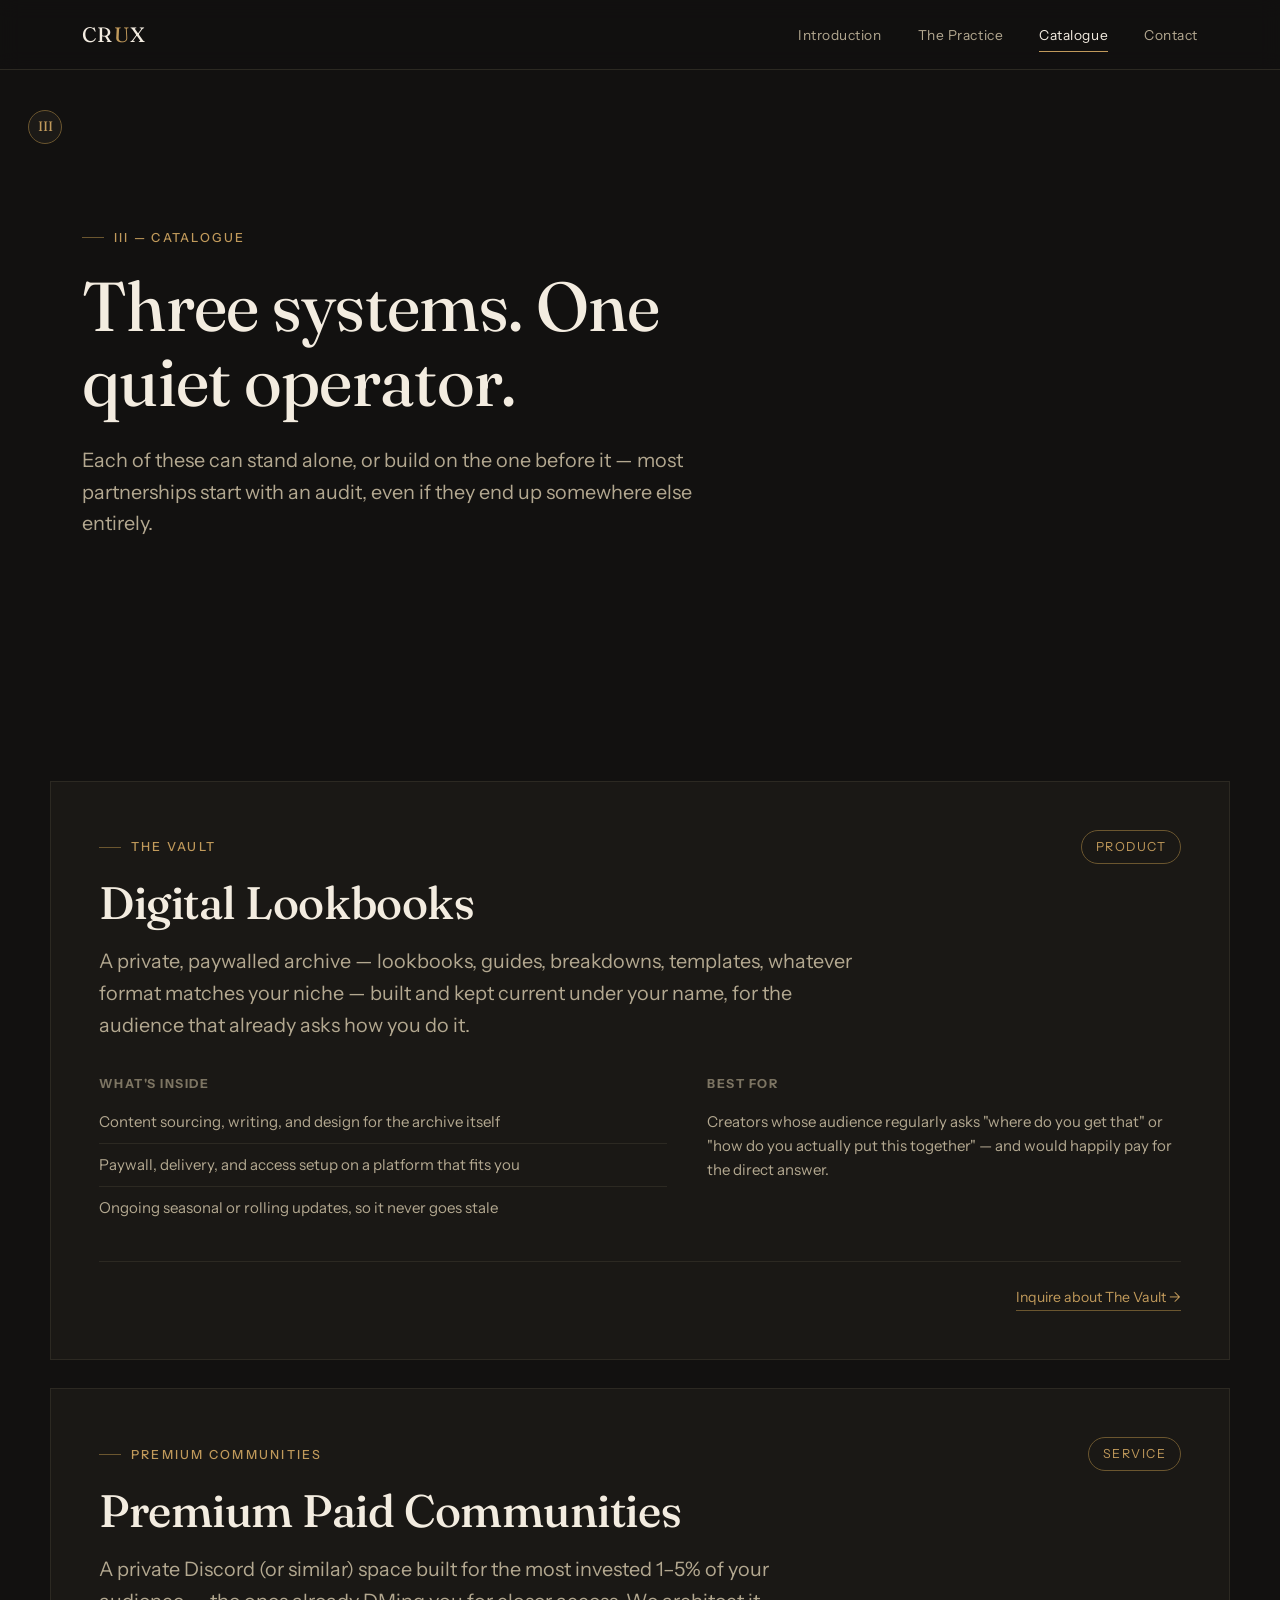
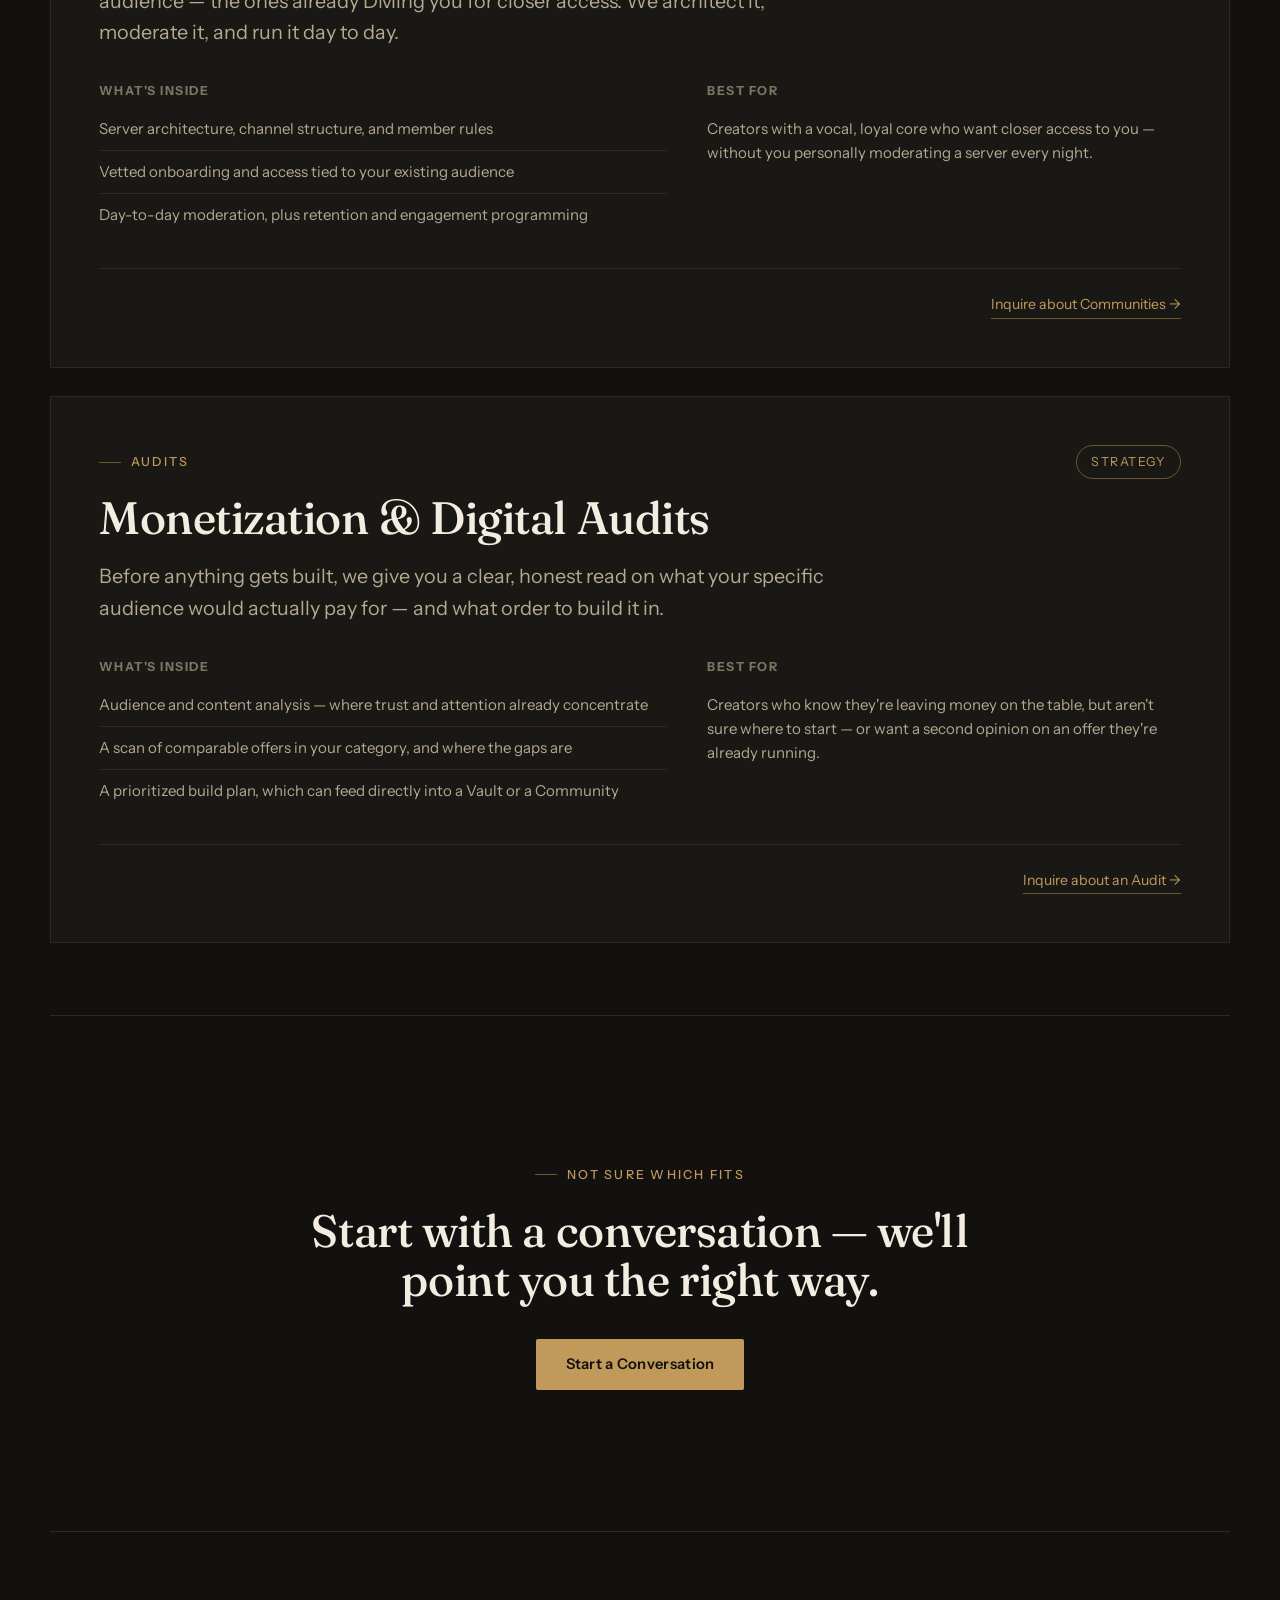
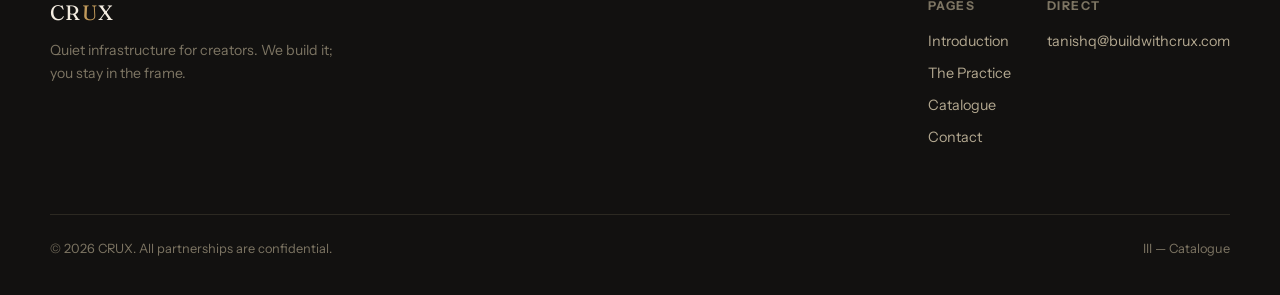
==== catalogue.html @ 4aad783f "Add files via upload" ====
<!DOCTYPE html>
<html lang="en">
<head>
  <meta charset="UTF-8" />
  <meta name="viewport" content="width=device-width, initial-scale=1.0" />
  <title>Catalogue — CRUX</title>
  <meta name="description" content="The Vault, Premium Paid Communities, and Monetization & Digital Audits — what CRUX builds for creators." />
  <link rel="preconnect" href="https://fonts.googleapis.com" />
  <link rel="preconnect" href="https://fonts.gstatic.com" crossorigin />
  <link href="https://fonts.googleapis.com/css2?family=Fraunces:ital,opsz,wght@0,9..144,350;0,9..144,450;0,9..144,500;0,9..144,600;1,9..144,450;1,9..144,500&family=Instrument+Sans:ital,wght@0,400;0,500;0,600;1,400&display=swap" rel="stylesheet" />
  <link rel="stylesheet" href="styles.css" />
</head>
<body>

  <div class="page-tab" aria-hidden="true">III</div>

  <nav class="site-nav">
    <div class="nav-inner">
      <a href="index.html" class="logo">CR<span>U</span>X</a>
      <div class="nav-links">
        <a href="index.html">Introduction</a>
        <a href="practice.html">The Practice</a>
        <a href="catalogue.html" class="active">Catalogue</a>
        <a href="contact.html">Contact</a>
      </div>
      <button class="nav-toggle" aria-label="Open menu" aria-expanded="false">
        <span></span><span></span><span></span>
      </button>
    </div>
  </nav>

  <div class="nav-mobile">
    <span class="eyebrow">CRUX</span>
    <a href="index.html">Introduction</a>
    <a href="practice.html">The Practice</a>
    <a href="catalogue.html">Catalogue</a>
    <a href="contact.html">Contact</a>
  </div>

  <main>
    <section class="hero container">
      <span class="eyebrow">III — Catalogue</span>
      <h1>Three systems. One quiet operator.</h1>
      <p class="lede">Each of these can stand alone, or build on the one before it — most partnerships start with an audit, even if they end up somewhere else entirely.</p>
    </section>

    <section class="container section-tight">

      <article class="offer-card" id="vault">
        <div class="offer-head">
          <div>
            <span class="eyebrow">The Vault</span>
            <h2>Digital Lookbooks</h2>
          </div>
          <span class="offer-tag">Product</span>
        </div>
        <p class="lede">A private, paywalled archive — lookbooks, guides, breakdowns, templates, whatever format matches your niche — built and kept current under your name, for the audience that already asks how you do it.</p>

        <div class="offer-columns">
          <div class="offer-included">
            <h4>What's Inside</h4>
            <ul class="offer-list">
              <li>Content sourcing, writing, and design for the archive itself</li>
              <li>Paywall, delivery, and access setup on a platform that fits you</li>
              <li>Ongoing seasonal or rolling updates, so it never goes stale</li>
            </ul>
          </div>
          <div class="offer-for">
            <h4>Best For</h4>
            <p>Creators whose audience regularly asks "where do you get that" or "how do you actually put this together" — and would happily pay for the direct answer.</p>
          </div>
        </div>

        <div class="offer-footer">
          <a href="contact.html?interest=vault">Inquire about The Vault →</a>
        </div>
      </article>

      <article class="offer-card" id="communities">
        <div class="offer-head">
          <div>
            <span class="eyebrow">Premium Communities</span>
            <h2>Premium Paid Communities</h2>
          </div>
          <span class="offer-tag">Service</span>
        </div>
        <p class="lede">A private Discord (or similar) space built for the most invested 1–5% of your audience — the ones already DMing you for closer access. We architect it, moderate it, and run it day to day.</p>

        <div class="offer-columns">
          <div class="offer-included">
            <h4>What's Inside</h4>
            <ul class="offer-list">
              <li>Server architecture, channel structure, and member rules</li>
              <li>Vetted onboarding and access tied to your existing audience</li>
              <li>Day-to-day moderation, plus retention and engagement programming</li>
            </ul>
          </div>
          <div class="offer-for">
            <h4>Best For</h4>
            <p>Creators with a vocal, loyal core who want closer access to you — without you personally moderating a server every night.</p>
          </div>
        </div>

        <div class="offer-footer">
          <a href="contact.html?interest=communities">Inquire about Communities →</a>
        </div>
      </article>

      <article class="offer-card" id="audits">
        <div class="offer-head">
          <div>
            <span class="eyebrow">Audits</span>
            <h2>Monetization &amp; Digital Audits</h2>
          </div>
          <span class="offer-tag">Strategy</span>
        </div>
        <p class="lede">Before anything gets built, we give you a clear, honest read on what your specific audience would actually pay for — and what order to build it in.</p>

        <div class="offer-columns">
          <div class="offer-included">
            <h4>What's Inside</h4>
            <ul class="offer-list">
              <li>Audience and content analysis — where trust and attention already concentrate</li>
              <li>A scan of comparable offers in your category, and where the gaps are</li>
              <li>A prioritized build plan, which can feed directly into a Vault or a Community</li>
            </ul>
          </div>
          <div class="offer-for">
            <h4>Best For</h4>
            <p>Creators who know they're leaving money on the table, but aren't sure where to start — or want a second opinion on an offer they're already running.</p>
          </div>
        </div>

        <div class="offer-footer">
          <a href="contact.html?interest=audit">Inquire about an Audit →</a>
        </div>
      </article>

    </section>

    <section class="closing-banner container">
      <span class="eyebrow" style="justify-content:center;">Not Sure Which Fits</span>
      <h2>Start with a conversation — we'll point you the right way.</h2>
      <div class="btn-row">
        <a href="contact.html" class="btn btn-primary">Start a Conversation</a>
      </div>
    </section>
  </main>

  <footer class="site-footer container">
    <div class="footer-grid">
      <div class="footer-brand">
        <span class="logo">CR<span>U</span>X</span>
        <p>Quiet infrastructure for creators. We build it; you stay in the frame.</p>
      </div>
      <div class="footer-links">
        <div class="footer-col">
          <h4>Pages</h4>
          <a href="index.html">Introduction</a>
          <a href="practice.html">The Practice</a>
          <a href="catalogue.html">Catalogue</a>
          <a href="contact.html">Contact</a>
        </div>
        <div class="footer-col">
          <h4>Direct</h4>
          <a href="mailto:tanishq@buildwithcrux.com">tanishq@buildwithcrux.com</a>
        </div>
      </div>
    </div>
    <div class="footer-bottom">
      <span>© 2026 CRUX. All partnerships are confidential.</span>
      <span>III — Catalogue</span>
    </div>
  </footer>

  <script src="script.js"></script>
</body>
</html>
---- styles.css ----
/* ============================================================
   CRUX — Stylesheet
   A quiet, editorial dossier aesthetic: warm charcoal, ivory,
   and brass. Designed for restraint over decoration.
   ============================================================ */

:root {
  --ink: #121110;
  --ink-soft: #1c1a17;
  --ink-card: #1a1815;
  --ink-line: #2c2922;
  --ivory: #f3ece0;
  --ivory-dim: #b3a890;
  --ivory-faint: #7d7563;
  --brass: #c19a5b;
  --brass-bright: #ddbd84;
  --brass-dim: #6b562f;
  --brass-wash: rgba(193, 154, 91, 0.08);

  --font-display: "Fraunces", serif;
  --font-body: "Instrument Sans", -apple-system, BlinkMacSystemFont, sans-serif;

  --container: 1180px;
  --measure: 58ch;
  --section-pad: clamp(72px, 11vw, 152px);
}

* {
  margin: 0;
  padding: 0;
  box-sizing: border-box;
}

html {
  scroll-behavior: smooth;
}

@media (prefers-reduced-motion: reduce) {
  html {
    scroll-behavior: auto;
  }
  *, *::before, *::after {
    animation-duration: 0.01ms !important;
    animation-iteration-count: 1 !important;
    transition-duration: 0.01ms !important;
  }
}

body {
  background: var(--ink);
  color: var(--ivory);
  font-family: var(--font-body);
  font-size: 16px;
  line-height: 1.6;
  -webkit-font-smoothing: antialiased;
  overflow-x: hidden;
}

img {
  max-width: 100%;
  display: block;
}

a {
  color: inherit;
  text-decoration: none;
}

ul {
  list-style: none;
}

button {
  font-family: inherit;
  cursor: pointer;
  border: none;
  background: none;
  color: inherit;
}

:focus-visible {
  outline: 2px solid var(--brass-bright);
  outline-offset: 3px;
}

h1, h2, h3 {
  font-family: var(--font-display);
  font-weight: 500;
  line-height: 1.08;
  letter-spacing: -0.01em;
  color: var(--ivory);
}

h1 { font-size: clamp(2.5rem, 1.6rem + 3.4vw, 4.4rem); font-weight: 450; }
h2 { font-size: clamp(1.9rem, 1.4rem + 1.8vw, 2.9rem); }
h3 { font-size: clamp(1.25rem, 1.1rem + 0.6vw, 1.55rem); font-weight: 500; }

em, .accent-italic {
  font-style: italic;
  font-weight: 450;
  color: var(--brass-bright);
}

p {
  color: var(--ivory-dim);
  max-width: var(--measure);
}

p.lede {
  font-size: clamp(1.05rem, 1rem + 0.3vw, 1.25rem);
  color: var(--ivory-dim);
}

.eyebrow {
  display: inline-flex;
  align-items: center;
  gap: 10px;
  font-family: var(--font-body);
  font-size: 0.78rem;
  letter-spacing: 0.18em;
  text-transform: uppercase;
  color: var(--brass);
  font-weight: 500;
  margin-bottom: 22px;
}

.eyebrow::before {
  content: "";
  width: 22px;
  height: 1px;
  background: var(--brass-dim);
  display: inline-block;
}

.container {
  width: 100%;
  max-width: var(--container);
  margin: 0 auto;
  padding: 0 32px;
}

.section {
  padding: var(--section-pad) 0;
}

.section-tight {
  padding: clamp(40px, 6vw, 72px) 0;
}

.divider {
  height: 1px;
  background: linear-gradient(90deg, var(--ink-line), var(--brass-dim) 18%, var(--ink-line) 60%);
  opacity: 0.6;
  width: 100%;
}

/* ============ Page tab (signature mark) ============ */

.page-tab {
  position: fixed;
  top: 110px;
  left: 28px;
  width: 34px;
  height: 34px;
  border: 1px solid var(--brass-dim);
  border-radius: 50%;
  display: flex;
  align-items: center;
  justify-content: center;
  font-family: var(--font-display);
  font-size: 0.85rem;
  color: var(--brass);
  background: var(--ink-soft);
  z-index: 40;
}

@media (max-width: 980px) {
  .page-tab { display: none; }
}

/* ============ Navigation ============ */

.site-nav {
  position: fixed;
  top: 0;
  left: 0;
  right: 0;
  z-index: 100;
  background: rgba(18, 17, 16, 0.82);
  backdrop-filter: blur(10px);
  border-bottom: 1px solid var(--ink-line);
}

.nav-inner {
  max-width: var(--container);
  margin: 0 auto;
  padding: 18px 32px;
  display: flex;
  align-items: center;
  justify-content: space-between;
}

.logo {
  font-family: var(--font-display);
  font-size: 1.3rem;
  letter-spacing: 0.06em;
  color: var(--ivory);
}

.logo span {
  color: var(--brass);
}

.nav-links {
  display: flex;
  gap: 36px;
  font-size: 0.86rem;
  letter-spacing: 0.04em;
}

.nav-links a {
  position: relative;
  color: var(--ivory-dim);
  padding: 4px 0;
  transition: color 0.2s ease;
}

.nav-links a::after {
  content: "";
  position: absolute;
  left: 0;
  bottom: -2px;
  width: 0%;
  height: 1px;
  background: var(--brass);
  transition: width 0.25s ease;
}

.nav-links a:hover,
.nav-links a.active {
  color: var(--ivory);
}

.nav-links a:hover::after,
.nav-links a.active::after {
  width: 100%;
}

.nav-toggle {
  display: none;
  width: 28px;
  height: 20px;
  position: relative;
  flex-direction: column;
  justify-content: space-between;
}

.nav-toggle span {
  display: block;
  height: 1px;
  width: 100%;
  background: var(--ivory);
  transition: transform 0.25s ease, opacity 0.25s ease;
}

.nav-mobile {
  position: fixed;
  inset: 0;
  background: var(--ink);
  z-index: 99;
  display: flex;
  flex-direction: column;
  align-items: center;
  justify-content: center;
  gap: 28px;
  transform: translateY(-100%);
  transition: transform 0.35s ease;
}

.nav-mobile.open {
  transform: translateY(0);
}

.nav-mobile a {
  font-family: var(--font-display);
  font-size: 1.8rem;
  color: var(--ivory);
}

.nav-mobile .eyebrow {
  margin: 0;
}

@media (max-width: 720px) {
  .nav-links { display: none; }
  .nav-toggle { display: flex; }
}

/* ============ Buttons ============ */

.btn {
  display: inline-flex;
  align-items: center;
  justify-content: center;
  padding: 14px 30px;
  font-size: 0.92rem;
  letter-spacing: 0.02em;
  border-radius: 2px;
  transition: background 0.2s ease, color 0.2s ease, border-color 0.2s ease, opacity 0.2s ease;
}

.btn-primary {
  background: var(--brass);
  color: var(--ink);
  font-weight: 600;
}

.btn-primary:hover {
  background: var(--brass-bright);
}

.btn-ghost {
  border: 1px solid var(--ink-line);
  color: var(--ivory);
}

.btn-ghost:hover {
  border-color: var(--brass);
  color: var(--brass-bright);
}

.btn:disabled {
  opacity: 0.6;
  cursor: not-allowed;
}

.btn-row {
  display: flex;
  gap: 18px;
  flex-wrap: wrap;
  margin-top: 34px;
}

/* ============ Hero ============ */

.hero {
  padding-top: clamp(150px, 20vw, 220px);
  padding-bottom: var(--section-pad);
}

.hero h1 {
  max-width: 16ch;
}

.hero .lede {
  margin-top: 26px;
  max-width: 48ch;
}

.trust-strip {
  margin-top: 64px;
  padding-top: 36px;
  border-top: 1px solid var(--ink-line);
  display: flex;
  gap: 14px;
  align-items: baseline;
  flex-wrap: wrap;
}

.trust-strip p {
  color: var(--ivory-faint);
  font-size: 0.92rem;
  max-width: 60ch;
}

/* ============ Pillar / teaser grid ============ */

.pillar-grid {
  display: grid;
  grid-template-columns: repeat(3, 1fr);
  gap: 1px;
  background: var(--ink-line);
  border: 1px solid var(--ink-line);
  margin-top: 56px;
}

.pillar-card {
  background: var(--ink);
  padding: 40px 34px;
  transition: background 0.25s ease;
}

.pillar-card:hover {
  background: var(--ink-soft);
}

.pillar-index {
  font-family: var(--font-display);
  font-style: italic;
  color: var(--brass-dim);
  font-size: 0.95rem;
  margin-bottom: 18px;
  display: block;
}

.pillar-card h3 {
  margin-bottom: 12px;
}

.pillar-card p {
  font-size: 0.94rem;
}

.pillar-link {
  display: inline-block;
  margin-top: 20px;
  font-size: 0.85rem;
  color: var(--brass);
  border-bottom: 1px solid var(--brass-dim);
  padding-bottom: 2px;
}

.pillar-link:hover {
  color: var(--brass-bright);
  border-color: var(--brass-bright);
}

@media (max-width: 880px) {
  .pillar-grid { grid-template-columns: 1fr; }
}

/* ============ Who it's for ============ */

.fit-grid {
  display: grid;
  grid-template-columns: 1fr 1fr;
  gap: 48px;
  margin-top: 44px;
}

.fit-list li {
  position: relative;
  padding-left: 26px;
  margin-bottom: 18px;
  color: var(--ivory-dim);
  font-size: 0.98rem;
  max-width: 46ch;
}

.fit-list li::before {
  content: "";
  position: absolute;
  left: 0;
  top: 9px;
  width: 7px;
  height: 7px;
  border-radius: 50%;
  background: var(--brass);
}

@media (max-width: 720px) {
  .fit-grid { grid-template-columns: 1fr; gap: 8px; }
}

/* ============ Closing banner ============ */

.closing-banner {
  text-align: center;
  padding: var(--section-pad) 0;
  border-top: 1px solid var(--ink-line);
}

.closing-banner h2 {
  max-width: 22ch;
  margin: 0 auto;
}

.closing-banner .btn-row {
  justify-content: center;
}

/* ============ Process (Practice page) ============ */

.process {
  margin-top: 56px;
  display: flex;
  flex-direction: column;
}

.process-item {
  display: grid;
  grid-template-columns: 100px 1fr;
  gap: 28px;
  padding: 38px 0;
  border-top: 1px solid var(--ink-line);
}

.process-item:last-child {
  border-bottom: 1px solid var(--ink-line);
}

.process-mark {
  font-family: var(--font-display);
  font-style: italic;
  font-size: 1.6rem;
  color: var(--brass-dim);
}

.process-body h3 {
  margin-bottom: 10px;
}

.process-body p {
  font-size: 0.97rem;
}

@media (max-width: 600px) {
  .process-item { grid-template-columns: 1fr; gap: 10px; }
}

/* ============ Principles ============ */

.principles {
  margin-top: 50px;
  display: grid;
  grid-template-columns: repeat(3, 1fr);
  gap: 40px;
}

.principle .brass-dot {
  width: 8px;
  height: 8px;
  border-radius: 50%;
  background: var(--brass);
  display: block;
  margin-bottom: 18px;
}

.principle h3 {
  margin-bottom: 10px;
}

.principle p {
  font-size: 0.93rem;
}

@media (max-width: 880px) {
  .principles { grid-template-columns: 1fr; gap: 30px; }
}

/* ============ Contrast (what we don't do) ============ */

.contrast-card {
  margin-top: 30px;
  border: 1px solid var(--ink-line);
  background: var(--ink-soft);
  padding: 40px;
}

.contrast-list li {
  color: var(--ivory-dim);
  font-size: 0.96rem;
  padding: 12px 0;
  border-top: 1px solid var(--ink-line);
}

.contrast-list li:first-child {
  border-top: none;
  padding-top: 0;
}

.contrast-list li span {
  color: var(--brass-bright);
  font-family: var(--font-display);
  font-style: italic;
  margin-right: 10px;
}

/* ============ Catalogue cards ============ */

.offer-card {
  border: 1px solid var(--ink-line);
  background: var(--ink-card);
  padding: 48px;
  margin-top: 28px;
}

.offer-head {
  display: flex;
  justify-content: space-between;
  align-items: flex-start;
  gap: 24px;
  flex-wrap: wrap;
}

.offer-head h2 {
  max-width: 22ch;
}

.offer-tag {
  font-size: 0.78rem;
  letter-spacing: 0.12em;
  text-transform: uppercase;
  color: var(--brass);
  border: 1px solid var(--brass-dim);
  padding: 6px 14px;
  border-radius: 100px;
  white-space: nowrap;
}

.offer-card > p.lede {
  margin-top: 18px;
}

.offer-columns {
  display: grid;
  grid-template-columns: 1.2fr 1fr;
  gap: 40px;
  margin-top: 32px;
}

.offer-columns h4 {
  font-family: var(--font-body);
  font-size: 0.78rem;
  letter-spacing: 0.12em;
  text-transform: uppercase;
  color: var(--ivory-faint);
  margin-bottom: 16px;
}

.offer-list li {
  color: var(--ivory-dim);
  font-size: 0.94rem;
  padding: 9px 0;
  border-top: 1px solid var(--ink-line);
}

.offer-list li:first-child {
  border-top: none;
  padding-top: 0;
}

.offer-for p {
  font-size: 0.94rem;
}

.offer-footer {
  margin-top: 32px;
  padding-top: 24px;
  border-top: 1px solid var(--ink-line);
  display: flex;
  justify-content: flex-end;
}

.offer-footer a {
  font-size: 0.88rem;
  color: var(--brass);
  border-bottom: 1px solid var(--brass-dim);
  padding-bottom: 2px;
}

.offer-footer a:hover {
  color: var(--brass-bright);
  border-color: var(--brass-bright);
}

@media (max-width: 760px) {
  .offer-columns { grid-template-columns: 1fr; gap: 24px; }
  .offer-card { padding: 32px 26px; }
}

/* ============ Contact ============ */

.contact-grid {
  display: grid;
  grid-template-columns: 1fr 1.15fr;
  gap: 70px;
  margin-top: 56px;
  align-items: start;
}

.contact-info p {
  font-size: 0.97rem;
}

.alt-contact {
  margin-top: 44px;
  padding-top: 28px;
  border-top: 1px solid var(--ink-line);
}

.alt-contact .label {
  font-size: 0.78rem;
  letter-spacing: 0.12em;
  text-transform: uppercase;
  color: var(--ivory-faint);
  display: block;
  margin-bottom: 10px;
}

.alt-contact a {
  font-family: var(--font-display);
  font-size: 1.15rem;
  color: var(--brass-bright);
  border-bottom: 1px solid var(--brass-dim);
  padding-bottom: 2px;
}

.alt-contact a:hover {
  color: var(--brass);
}

.cadence-note {
  margin-top: 28px;
  font-size: 0.88rem;
  color: var(--ivory-faint);
}

.field {
  margin-bottom: 22px;
}

.field label {
  display: block;
  font-size: 0.8rem;
  letter-spacing: 0.06em;
  text-transform: uppercase;
  color: var(--ivory-faint);
  margin-bottom: 9px;
}

.field input,
.field select,
.field textarea {
  width: 100%;
  background: var(--ink-soft);
  border: 1px solid var(--ink-line);
  color: var(--ivory);
  font-family: var(--font-body);
  font-size: 0.97rem;
  padding: 13px 16px;
  border-radius: 2px;
  transition: border-color 0.2s ease;
}

.field input::placeholder,
.field textarea::placeholder {
  color: var(--ivory-faint);
}

.field input:focus,
.field select:focus,
.field textarea:focus {
  border-color: var(--brass);
}

.field-row {
  display: grid;
  grid-template-columns: 1fr 1fr;
  gap: 20px;
}

.field select {
  appearance: none;
  background-image: url("data:image/svg+xml,%3Csvg xmlns='http://www.w3.org/2000/svg' viewBox='0 0 16 16'%3E%3Cpath fill='%23b3a890' d='M4 6l4 4 4-4'/%3E%3C/svg%3E");
  background-repeat: no-repeat;
  background-position: right 14px center;
}

.field textarea {
  resize: vertical;
  min-height: 120px;
}

.honey {
  position: absolute;
  left: -9999px;
}

.form-status {
  margin-top: 6px;
  padding: 26px 28px;
  border: 1px solid var(--brass-dim);
  background: var(--brass-wash);
}

.form-status h3 {
  margin-bottom: 8px;
  font-size: 1.2rem;
}

.form-status p {
  font-size: 0.93rem;
  margin: 0;
}

.form-status.error {
  border-color: #8a4a3a;
  background: rgba(138, 74, 58, 0.1);
}

[hidden] {
  display: none !important;
}

@media (max-width: 880px) {
  .contact-grid { grid-template-columns: 1fr; gap: 40px; }
}

@media (max-width: 520px) {
  .field-row { grid-template-columns: 1fr; }
}

/* ============ Footer ============ */

.site-footer {
  border-top: 1px solid var(--ink-line);
  padding: 64px 0 36px;
}

.footer-grid {
  display: flex;
  justify-content: space-between;
  flex-wrap: wrap;
  gap: 40px;
}

.footer-brand .logo {
  display: block;
  margin-bottom: 10px;
}

.footer-brand p {
  font-size: 0.88rem;
  color: var(--ivory-faint);
  max-width: 32ch;
}

.footer-links {
  display: flex;
  gap: 36px;
  flex-wrap: wrap;
}

.footer-col h4 {
  font-size: 0.76rem;
  letter-spacing: 0.12em;
  text-transform: uppercase;
  color: var(--ivory-faint);
  margin-bottom: 14px;
  font-family: var(--font-body);
}

.footer-col a,
.footer-col span {
  display: block;
  font-size: 0.9rem;
  color: var(--ivory-dim);
  margin-bottom: 9px;
}

.footer-col a:hover {
  color: var(--brass-bright);
}

.footer-bottom {
  margin-top: 56px;
  padding-top: 24px;
  border-top: 1px solid var(--ink-line);
  display: flex;
  justify-content: space-between;
  flex-wrap: wrap;
  gap: 12px;
  font-size: 0.8rem;
  color: var(--ivory-faint);
}
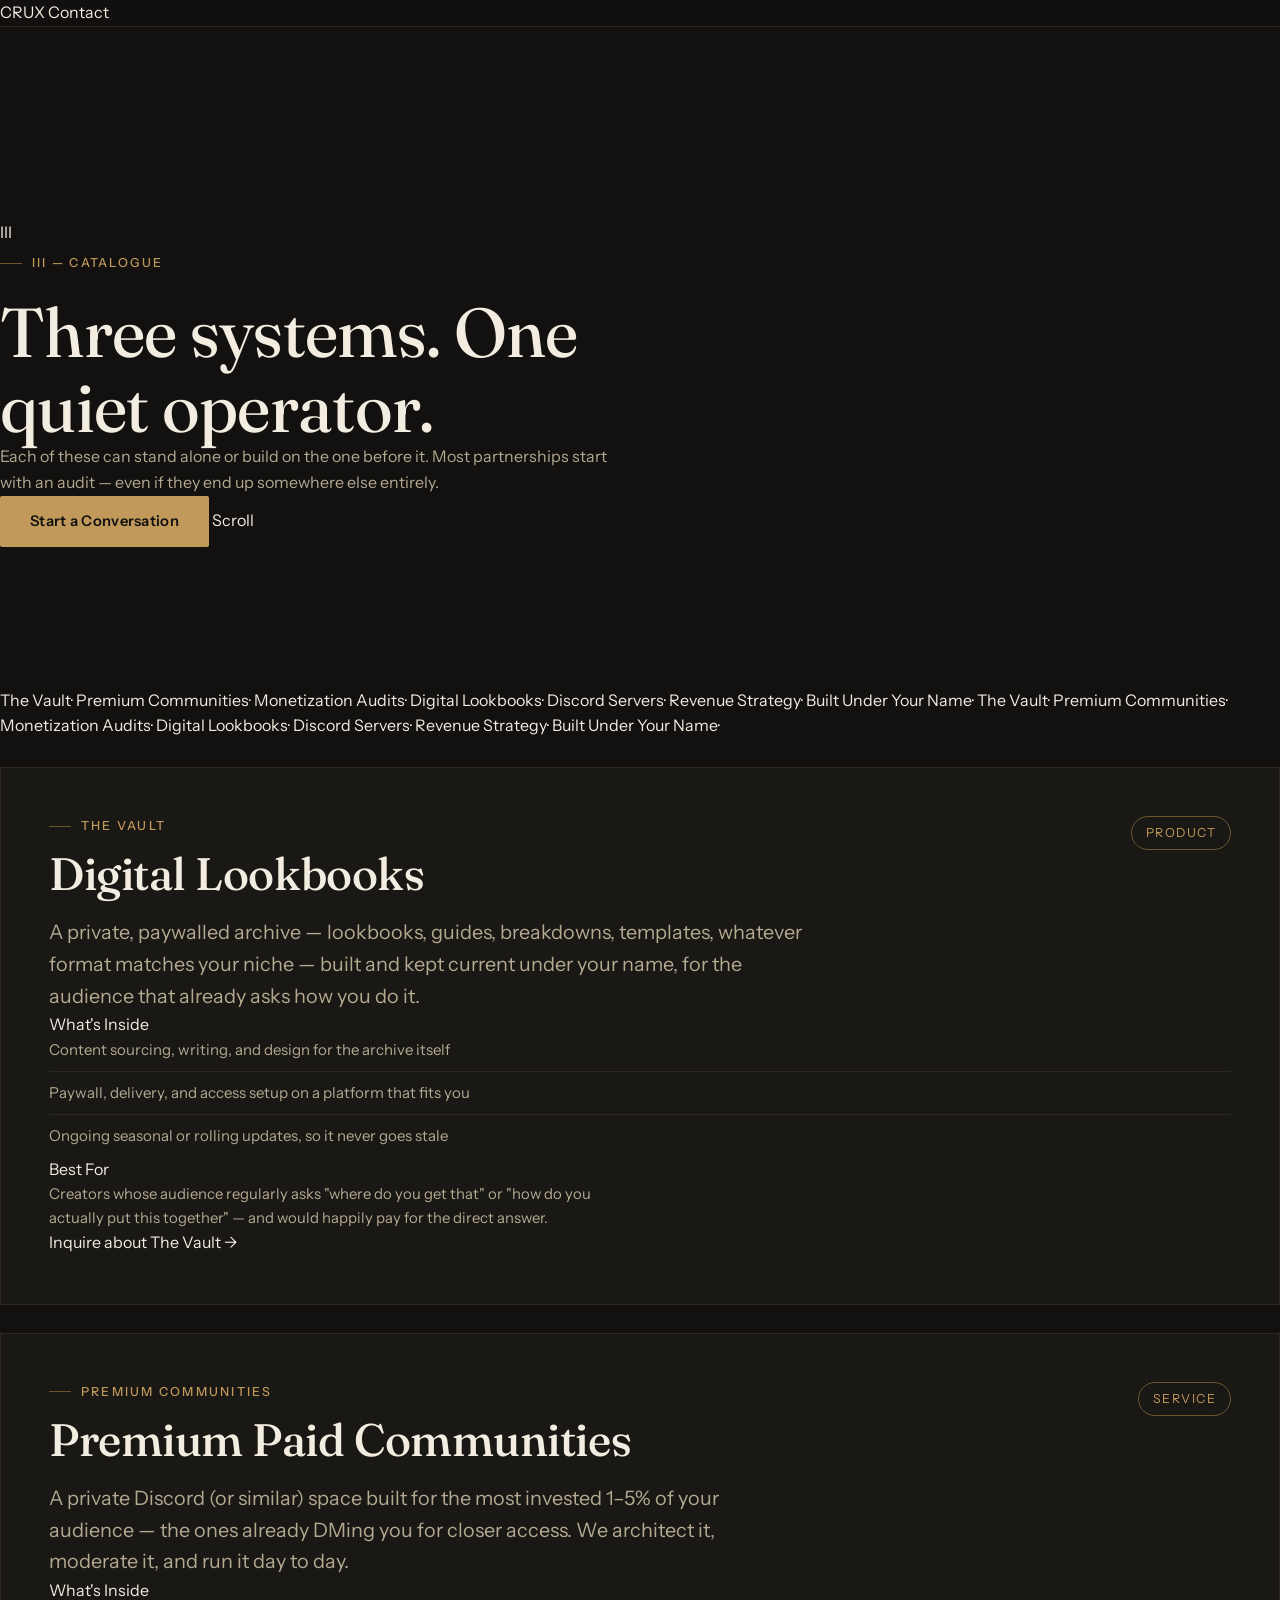
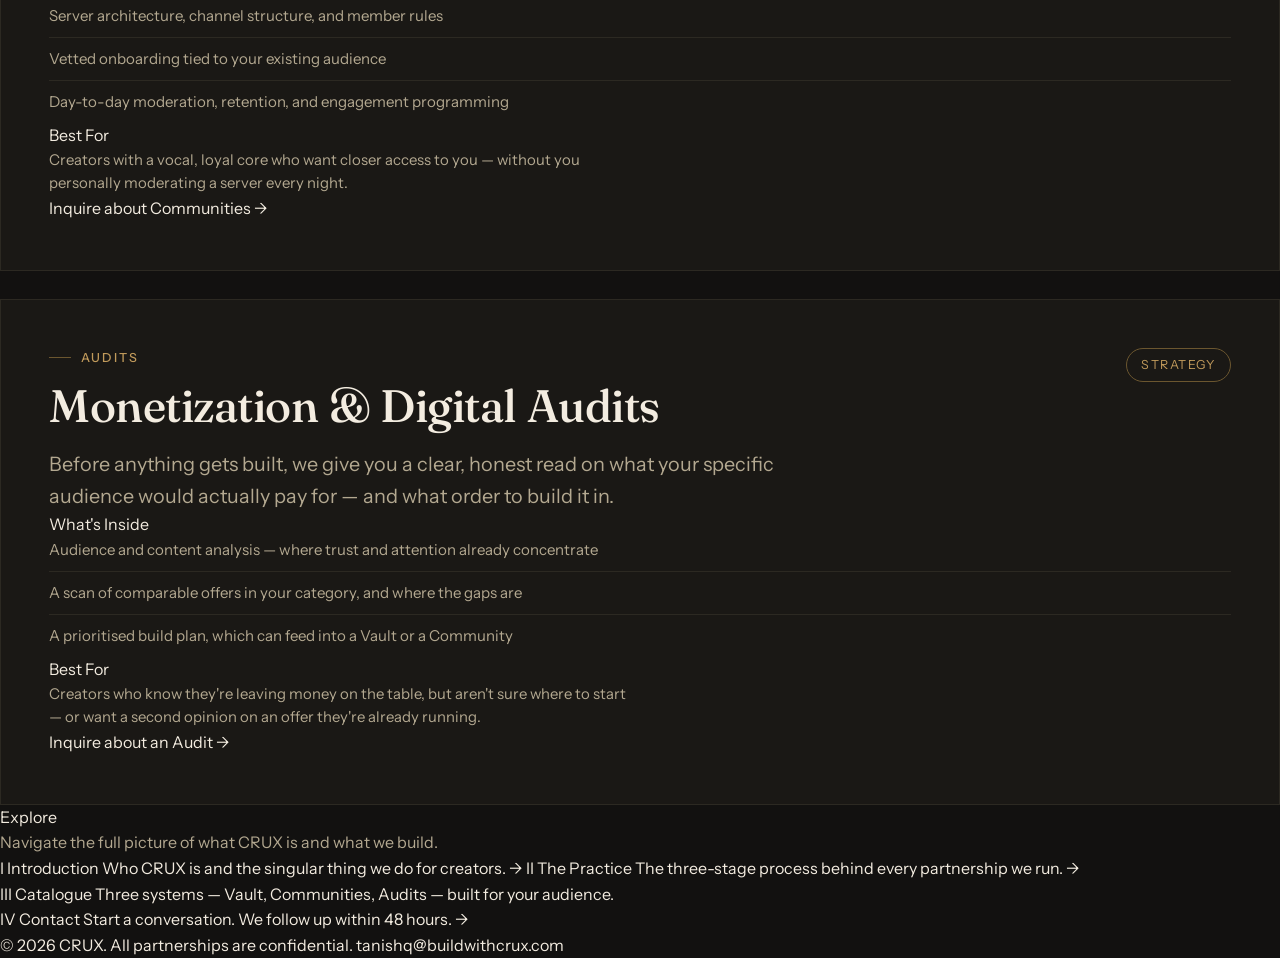
==== commit 0cc6e841: "Update catalogue.html" ====
--- a/catalogue.html
+++ b/catalogue.html
@@ -12,66 +12,85 @@
 </head>
 <body>
 
-  <div class="page-tab" aria-hidden="true">III</div>
-
+  <!-- Nav -->
   <nav class="site-nav">
-    <div class="nav-inner">
-      <a href="index.html" class="logo">CR<span>U</span>X</a>
-      <div class="nav-links">
-        <a href="index.html">Introduction</a>
-        <a href="practice.html">The Practice</a>
-        <a href="catalogue.html" class="active">Catalogue</a>
-        <a href="contact.html">Contact</a>
-      </div>
-      <button class="nav-toggle" aria-label="Open menu" aria-expanded="false">
-        <span></span><span></span><span></span>
-      </button>
-    </div>
+    <a href="/" class="nav-logo">CR<span>U</span>X</a>
+    <a href="contact.html" class="nav-cta">Contact</a>
+    <button class="nav-toggle" aria-label="Open menu" aria-expanded="false">
+      <span></span><span></span><span></span>
+    </button>
   </nav>
 
   <div class="nav-mobile">
     <span class="eyebrow">CRUX</span>
-    <a href="index.html">Introduction</a>
+    <a href="/">Introduction</a>
     <a href="practice.html">The Practice</a>
     <a href="catalogue.html">Catalogue</a>
     <a href="contact.html">Contact</a>
   </div>
 
   <main>
-    <section class="hero container">
-      <span class="eyebrow">III — Catalogue</span>
+
+    <!-- Hero -->
+    <section class="hero">
+      <div class="hero-ghost" aria-hidden="true">III</div>
+      <span class="eyebrow hero-eyebrow">III — Catalogue</span>
       <h1>Three systems. One quiet operator.</h1>
-      <p class="lede">Each of these can stand alone, or build on the one before it — most partnerships start with an audit, even if they end up somewhere else entirely.</p>
+      <p class="hero-sub">Each of these can stand alone or build on the one before it. Most partnerships start with an audit — even if they end up somewhere else entirely.</p>
+      <div class="hero-bottom">
+        <a href="contact.html" class="btn btn-primary">Start a Conversation</a>
+        <span class="hero-scroll" aria-hidden="true">Scroll</span>
+      </div>
     </section>
 
-    <section class="container section-tight">
+    <!-- Marquee -->
+    <div class="marquee-band" aria-hidden="true">
+      <div class="marquee-track">
+        <span class="m-item">The Vault</span><span class="m-dot">·</span>
+        <span class="m-item">Premium Communities</span><span class="m-dot">·</span>
+        <span class="m-item">Monetization Audits</span><span class="m-dot">·</span>
+        <span class="m-item">Digital Lookbooks</span><span class="m-dot">·</span>
+        <span class="m-item">Discord Servers</span><span class="m-dot">·</span>
+        <span class="m-item">Revenue Strategy</span><span class="m-dot">·</span>
+        <span class="m-item">Built Under Your Name</span><span class="m-dot">·</span>
+        <!-- duplicate -->
+        <span class="m-item">The Vault</span><span class="m-dot">·</span>
+        <span class="m-item">Premium Communities</span><span class="m-dot">·</span>
+        <span class="m-item">Monetization Audits</span><span class="m-dot">·</span>
+        <span class="m-item">Digital Lookbooks</span><span class="m-dot">·</span>
+        <span class="m-item">Discord Servers</span><span class="m-dot">·</span>
+        <span class="m-item">Revenue Strategy</span><span class="m-dot">·</span>
+        <span class="m-item">Built Under Your Name</span><span class="m-dot">·</span>
+      </div>
+    </div>
+
+    <!-- Offer cards -->
+    <div class="sec">
 
       <article class="offer-card" id="vault">
         <div class="offer-head">
           <div>
-            <span class="eyebrow">The Vault</span>
+            <span class="eyebrow" style="margin-bottom:14px;display:flex;">The Vault</span>
             <h2>Digital Lookbooks</h2>
           </div>
           <span class="offer-tag">Product</span>
         </div>
         <p class="lede">A private, paywalled archive — lookbooks, guides, breakdowns, templates, whatever format matches your niche — built and kept current under your name, for the audience that already asks how you do it.</p>
-
-        <div class="offer-columns">
-          <div class="offer-included">
-            <h4>What's Inside</h4>
+        <div class="offer-cols">
+          <div>
+            <span class="offer-col-label">What's Inside</span>
             <ul class="offer-list">
               <li>Content sourcing, writing, and design for the archive itself</li>
               <li>Paywall, delivery, and access setup on a platform that fits you</li>
               <li>Ongoing seasonal or rolling updates, so it never goes stale</li>
             </ul>
           </div>
-          <div class="offer-for">
-            <h4>Best For</h4>
-            <p>Creators whose audience regularly asks "where do you get that" or "how do you actually put this together" — and would happily pay for the direct answer.</p>
+          <div>
+            <span class="offer-col-label">Best For</span>
+            <p style="font-size:0.93rem;">Creators whose audience regularly asks "where do you get that" or "how do you actually put this together" — and would happily pay for the direct answer.</p>
           </div>
         </div>
-
-        <div class="offer-footer">
+        <div class="offer-foot">
           <a href="contact.html?interest=vault">Inquire about The Vault →</a>
         </div>
       </article>
@@ -79,29 +98,27 @@
       <article class="offer-card" id="communities">
         <div class="offer-head">
           <div>
-            <span class="eyebrow">Premium Communities</span>
+            <span class="eyebrow" style="margin-bottom:14px;display:flex;">Premium Communities</span>
             <h2>Premium Paid Communities</h2>
           </div>
           <span class="offer-tag">Service</span>
         </div>
         <p class="lede">A private Discord (or similar) space built for the most invested 1–5% of your audience — the ones already DMing you for closer access. We architect it, moderate it, and run it day to day.</p>
-
-        <div class="offer-columns">
-          <div class="offer-included">
-            <h4>What's Inside</h4>
+        <div class="offer-cols">
+          <div>
+            <span class="offer-col-label">What's Inside</span>
             <ul class="offer-list">
               <li>Server architecture, channel structure, and member rules</li>
-              <li>Vetted onboarding and access tied to your existing audience</li>
-              <li>Day-to-day moderation, plus retention and engagement programming</li>
+              <li>Vetted onboarding tied to your existing audience</li>
+              <li>Day-to-day moderation, retention, and engagement programming</li>
             </ul>
           </div>
-          <div class="offer-for">
-            <h4>Best For</h4>
-            <p>Creators with a vocal, loyal core who want closer access to you — without you personally moderating a server every night.</p>
+          <div>
+            <span class="offer-col-label">Best For</span>
+            <p style="font-size:0.93rem;">Creators with a vocal, loyal core who want closer access to you — without you personally moderating a server every night.</p>
           </div>
         </div>
-
-        <div class="offer-footer">
+        <div class="offer-foot">
           <a href="contact.html?interest=communities">Inquire about Communities →</a>
         </div>
       </article>
@@ -109,69 +126,71 @@
       <article class="offer-card" id="audits">
         <div class="offer-head">
           <div>
-            <span class="eyebrow">Audits</span>
+            <span class="eyebrow" style="margin-bottom:14px;display:flex;">Audits</span>
             <h2>Monetization &amp; Digital Audits</h2>
           </div>
           <span class="offer-tag">Strategy</span>
         </div>
         <p class="lede">Before anything gets built, we give you a clear, honest read on what your specific audience would actually pay for — and what order to build it in.</p>
-
-        <div class="offer-columns">
-          <div class="offer-included">
-            <h4>What's Inside</h4>
+        <div class="offer-cols">
+          <div>
+            <span class="offer-col-label">What's Inside</span>
             <ul class="offer-list">
               <li>Audience and content analysis — where trust and attention already concentrate</li>
               <li>A scan of comparable offers in your category, and where the gaps are</li>
-              <li>A prioritized build plan, which can feed directly into a Vault or a Community</li>
+              <li>A prioritised build plan, which can feed into a Vault or a Community</li>
             </ul>
           </div>
-          <div class="offer-for">
-            <h4>Best For</h4>
-            <p>Creators who know they're leaving money on the table, but aren't sure where to start — or want a second opinion on an offer they're already running.</p>
+          <div>
+            <span class="offer-col-label">Best For</span>
+            <p style="font-size:0.93rem;">Creators who know they're leaving money on the table, but aren't sure where to start — or want a second opinion on an offer they're already running.</p>
           </div>
         </div>
-
-        <div class="offer-footer">
+        <div class="offer-foot">
           <a href="contact.html?interest=audit">Inquire about an Audit →</a>
         </div>
       </article>
 
-    </section>
+    </div>
 
-    <section class="closing-banner container">
-      <span class="eyebrow" style="justify-content:center;">Not Sure Which Fits</span>
-      <h2>Start with a conversation — we'll point you the right way.</h2>
-      <div class="btn-row">
-        <a href="contact.html" class="btn btn-primary">Start a Conversation</a>
+    <!-- Explore -->
+    <div class="explore">
+      <div class="explore-head">
+        <span class="explore-title">Explore</span>
+        <p class="explore-sub">Navigate the full picture of what CRUX is and what we build.</p>
       </div>
-    </section>
-  </main>
-
-  <footer class="site-footer container">
-    <div class="footer-grid">
-      <div class="footer-brand">
-        <span class="logo">CR<span>U</span>X</span>
-        <p>Quiet infrastructure for creators. We build it; you stay in the frame.</p>
+      <div class="explore-grid">
+        <a href="/" class="explore-card">
+          <span class="ex-num">I</span>
+          <span class="ex-name">Introduction</span>
+          <span class="ex-desc">Who CRUX is and the singular thing we do for creators.</span>
+          <span class="ex-arrow">→</span>
+        </a>
+        <a href="practice.html" class="explore-card">
+          <span class="ex-num">II</span>
+          <span class="ex-name">The Practice</span>
+          <span class="ex-desc">The three-stage process behind every partnership we run.</span>
+          <span class="ex-arrow">→</span>
+        </a>
+        <div class="explore-current" aria-current="page">
+          <span class="ex-num">III</span>
+          <span class="ex-name">Catalogue</span>
+          <span class="ex-desc">Three systems — Vault, Communities, Audits — built for your audience.</span>
+        </div>
+        <a href="contact.html" class="explore-card">
+          <span class="ex-num">IV</span>
+          <span class="ex-name">Contact</span>
+          <span class="ex-desc">Start a conversation. We follow up within 48 hours.</span>
+          <span class="ex-arrow">→</span>
+        </a>
       </div>
-      <div class="footer-links">
-        <div class="footer-col">
-          <h4>Pages</h4>
-          <a href="index.html">Introduction</a>
-          <a href="practice.html">The Practice</a>
-          <a href="catalogue.html">Catalogue</a>
-          <a href="contact.html">Contact</a>
-        </div>
-        <div class="footer-col">
-          <h4>Direct</h4>
-          <a href="mailto:tanishq@buildwithcrux.com">tanishq@buildwithcrux.com</a>
-        </div>
+      <div class="explore-foot">
+        <span>© 2026 CRUX. All partnerships are confidential.</span>
+        <a href="mailto:tanishq@buildwithcrux.com" style="color:inherit;">tanishq@buildwithcrux.com</a>
       </div>
     </div>
-    <div class="footer-bottom">
-      <span>© 2026 CRUX. All partnerships are confidential.</span>
-      <span>III — Catalogue</span>
-    </div>
-  </footer>
+
+  </main>
 
   <script src="script.js"></script>
 </body>
